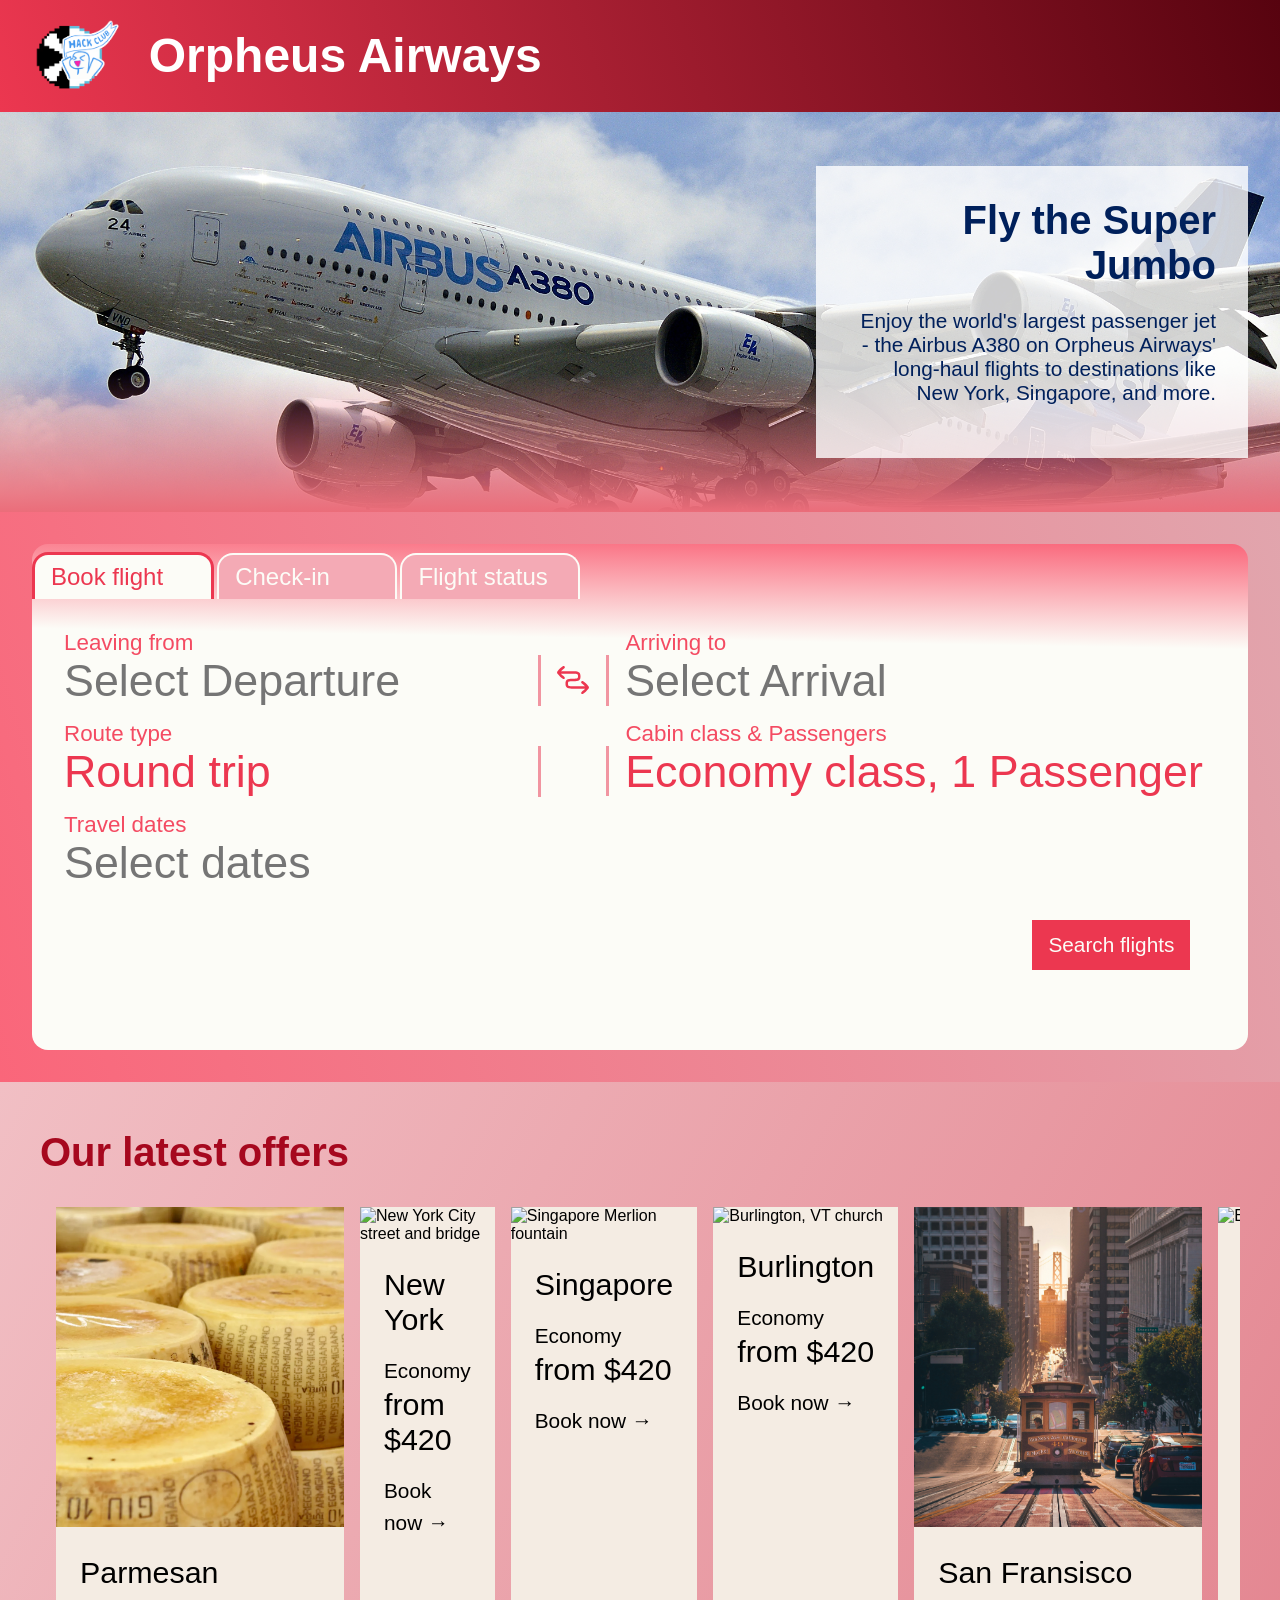
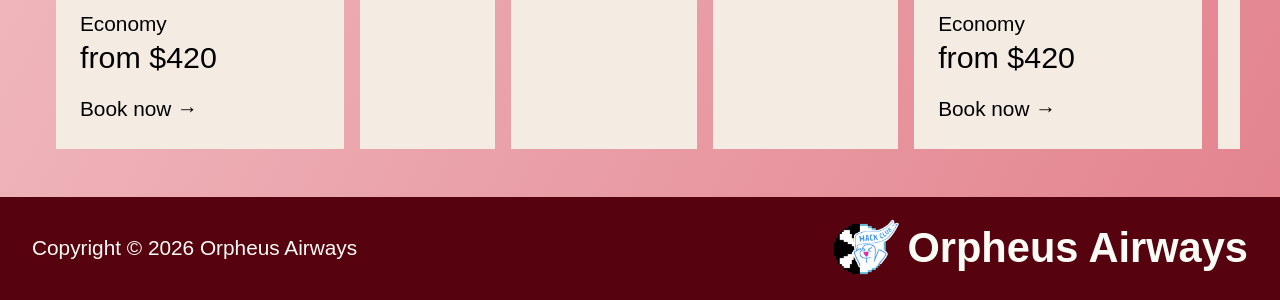
==== index.html @ 4226d8a6 "i did something" ====
<!DOCTYPE html>
<html lang="en">
<head>
    <meta charset="UTF-8">
    <meta name="viewport" content="width=device-width, initial-scale=1.0">
    <link rel="icon" type="image/png" sizes="32x32" href="img/logo.png">
    <link rel="stylesheet" href="style.css">
    <link rel="stylesheet" href="https://cdn.jsdelivr.net/npm/flatpickr/dist/flatpickr.min.css">
    <script src="https://cdn.jsdelivr.net/npm/flatpickr"></script>
    <title>Orpheus Airways</title>
</head>
<body>
<script src="main.js"></script>
<div id="header">
    <img id="logo" src="img/logo.png">
    Orpheus Airways
</div>
<div id="banner">
    <div id="banner-content-box">
        <h1>Fly the Super Jumbo</h1>
        <p>Enjoy the world's largest passenger jet - the Airbus A380 on Orpheus Airways' long-haul flights to destinations like New York, Singapore, and more.</p>
    </div>
</div>
<div id="body">
    <div id="container">
        <div id="selector">
            <button class="tab-selector active" id="tab-selector-book-flight">Book flight</button><button class="tab-selector" id="tab-selector-check-in">
                Check-in
            </button><button class="tab-selector" id="tab-selector-flight-status">
                Flight status
            </button>
        </div>
        <div id="book-flights">
            <div id="destination-select-container">
                <div class="departure-picker">
                    <p>Leaving from</p>
                    <input type="text" id="departure-search" placeholder="Select Departure" autocomplete="off">
                    <div id="departure-dropdown" class="dropdown"></div>
                </div>
                <svg id="swap-locations" fill-rule="evenodd" clip-rule="evenodd" stroke-linejoin="round" stroke-miterlimit="1.414" xmlns="http://www.w3.org/2000/svg" aria-label="transfer-horizontal" viewBox="0 0 32 32" preserveAspectRatio="xMidYMid meet" fill="currentColor" width="40" height="40"><path d="M9.12225 6.53825C9.54652 6.18469 9.6038 5.5541 9.25024 5.12983C8.89669 4.70557 8.26616 4.64822 7.8419 5.00178L7.84062 5.00291C6.2321 6.02001 5.23211 7.02 3.64067 8.96654C3.42249 9.27778 3.23205 9.62987 3.23206 10.02C3.23207 10.4102 3.42249 10.7623 3.6407 11.0736C5.23205 13.02 6.23204 14.02 7.84145 15.0379C8.30822 15.3331 8.89671 15.3345 9.25028 14.9102C9.60384 14.4859 9.54652 13.8554 9.12226 13.5018L8.96021 13.3667C7.81237 12.4095 7.12288 11.8346 6.30559 11.02L6.30559 11.0179H16V11.0146C20 11.0146 20 11.5146 20 13.0126V13.0166C20 14.5146 20 15.0146 16 15.0146C10.857 15.0146 9.99997 16.0146 9.99997 19.0146C9.99997 21.7806 11.275 22.8466 15 22.9956C15.3155 23.0086 15.6577 23.0149 16 23.0153V23.0166H25.6944L25.6944 23.0187C24.8771 23.8332 24.1876 24.4082 23.0398 25.3653L23.0397 25.3654L22.8777 25.5005C22.4534 25.8541 22.3961 26.4846 22.7497 26.9089C23.1032 27.3332 23.6917 27.3318 24.1585 27.0366C25.7679 26.0187 26.7679 25.0187 28.3592 23.0722C28.5774 22.761 28.7679 22.4089 28.7679 22.0187C28.7679 21.6286 28.5775 21.2765 28.3593 20.9652C26.7678 19.0187 25.7678 18.0187 24.1593 17.0016L24.158 17.0005C23.7338 16.6469 23.1033 16.7043 22.7497 17.1285C22.3961 17.5528 22.4534 18.1834 22.8777 18.5369L23.1225 18.7417C24.2026 19.6451 24.8875 20.218 25.6908 21.0166H16V21.0146C12.75 21.0146 12 21.0146 12 19.0146C12 17.0146 12.606 17.0146 16 17.0146C21.143 17.0146 22 16.2146 22 13.0146C22 10.0646 20.725 9.15463 17 9.02963C16.6845 9.01913 16.3422 9.01388 16 9.01388V9.01787H6.30917C7.11245 8.2193 7.79731 7.64641 8.87746 6.74303L9.12225 6.53825Z"/></svg>
                <div class="arrival-picker">
                    <p>Arriving to</p>
                    <input type="text" id="arrival-search" placeholder="Select Arrival" autocomplete="off">
                    <div id="arrival-dropdown" class="dropdown"></div>
                </div>
            </div>
            <div id="flight-type">
                <div class="type-picker">
                    <p>Route type</p>
                    <div id="route-type-input">Round trip</div>
                    <div id="route-type-dropdown" class="dropdown">
                        <div class="dropdown-item" data-value="round">Round trip</div>
                        <div class="dropdown-item" data-value="one">One way</div>
                    </div>
                </div>
                <div class="gap-block"></div>
                <div class="class-picker">
                    <p>Cabin class & Passengers</p>
                    <div id="class-input">Economy class, 1 Passenger</div>
                    <div id="class-dropdown" class="dropdown">
                        <div class="section">
                            <label>Cabin class</label>
                            <div class="class-btns">
                                <button class="class-btn active" data-class="Economy class">Economy</button>
                                <button class="class-btn" data-class="Premium Economy">Premium Economy</button>
                                <button class="class-btn" data-class="Business class">Business</button>
                                <button class="class-btn" data-class="First class">First</button>
                            </div>
                        </div>
                        <div class="section" id="adult-pass">
                            <label>Adults (12+)</label>
                            <button class="number-adj-btn minus">–</button><input type="number" class="pass-input" id="adult-count" min="1" value="1"><button class="number-adj-btn plus">+</button>
                        </div>
                        <div class="section" id="child-pass">
                            <label>Children (2-12)</label>
                            <button class="number-adj-btn minus">–</button><input type="number" class="pass-input" id="children-count" min="0" value="0"><button class="number-adj-btn plus">+</button>
                        </div>
                        <div class="section" id="infant-pass">
                            <label>Infants (2-)</label>
                            <button class="number-adj-btn minus">–</button><input type="number" class="pass-input" id="infant-count" min="0" value="0"><button class="number-adj-btn plus">+</button>
                        </div>
                        <button id="class-done-btn">Done</button>
                    </div>
                </div>
            </div>
            <div id="flight-date">
                <div class="date-picker">
                    <p>Travel dates</p>
                    <input placeholder="Select dates" type="text" readonly class="empty" id="date-input">
                </div>
            </div>
            <div id="search-btn-container">
                <div><p id="price-predict"><span id="flights-starting-from">Flights starting from </span><span id="flight-price-prediction">$420</span></p></div>
                <button id="search-btn">Search flights</button>
            </div>

        </div>
        <div id="check-in"></div>
    </div>
</div>
<div id="body-2">
    <h1>Our latest offers</h1>
    <div id="latest-offers">
        <div class="destination-card">
            <img src="img/parm-wheel.png" alt="Parmesan Wheel">
            <div class="text-part">
                <p>Parmesan</p>
                <br>
                <small>Economy</small>
                <p class="offer-price-line">from <span class="offer-price">$420</span></p>
                <br>
                <small>Book now →</small>
            </div>
        </div>
        <div class="destination-card">
            <img src="img/new-york.jpg" alt="New York City street and bridge">
            <div class="text-part">
                <p>New York</p>
                <br>
                <small>Economy</small>
                <p class="offer-price-line">from <span class="offer-price">$420</span></p>
                <br>
                <small>Book now →</small>
            </div>
        </div>
        <div class="destination-card">
            <img src="img/singapore.jpg" alt="Singapore Merlion fountain">
            <div class="text-part">
                <p>Singapore</p>
                <br>
                <small>Economy</small>
                <p class="offer-price-line">from <span class="offer-price">$420</span></p>
                <br>
                <small>Book now →</small>
            </div>
        </div>
        <div class="destination-card">
            <img src="img/burlington.jpg" alt="Burlington, VT church">
            <div class="text-part">
                <p>Burlington</p>
                <br>
                <small>Economy</small>
                <p class="offer-price-line">from <span class="offer-price">$420</span></p>
                <br>
                <small>Book now →</small>
            </div>
        </div>
        <div class="destination-card">
            <img src="img/san-fransisco.jpg" class="San Fransisco railcar">
            <div class="text-part">
                <p>San Fransisco</p>
                <br>
                <small>Economy</small>
                <p class="offer-price-line">from <span class="offer-price">$420</span></p>
                <br>
                <small>Book now →</small>
            </div>
        </div>
        <div class="destination-card">
            <img src="img/boston.jpg" alt="Boston street">
            <div class="text-part">
                <p>Boston</p>
                <br>
                <small>Economy</small>
                <p class="offer-price-line">from <span class="offer-price">$420</span></p>
                <br>
                <small>Book now →</small>
            </div>
        </div>
        <div class="destination-card">
            <img src="img/los-angeles.jpg" alt="Los Angeles street">
            <div class="text-part">
                <p>Los Angeles</p>
                <br>
                <small>Economy</small>
                <p class="offer-price-line">from <span class="offer-price">$420</span></p>
                <br>
                <small>Book now →</small>
            </div>
        </div>
    </div>
</div>
<div id="footer">
    <div>Copyright © 2026 Orpheus Airways</div>
    <div id="footer-logo">
        <img src="img/logo.png"><h1>Orpheus Airways</h1>
    </div>
</div>
</body>
</html>
---- style.css ----
@font-face {
    font-family: 'Phantom Sans';
    src:
            url('https://assets.hackclub.com/fonts/Phantom_Sans_0.7/Regular.woff')
            format('woff'),
            url('https://assets.hackclub.com/fonts/Phantom_Sans_0.7/Regular.woff2')
            format('woff2');
    font-weight: normal;
    font-style: normal;
    font-display: swap;
}
@font-face {
    font-family: 'Phantom Sans';
    src:
            url('https://assets.hackclub.com/fonts/Phantom_Sans_0.7/Italic.woff')
            format('woff'),
            url('https://assets.hackclub.com/fonts/Phantom_Sans_0.7/Italic.woff2')
            format('woff2');
    font-weight: normal;
    font-style: italic;
    font-display: swap;
}
@font-face {
    font-family: 'Phantom Sans';
    src:
            url('https://assets.hackclub.com/fonts/Phantom_Sans_0.7/Bold.woff')
            format('woff'),
            url('https://assets.hackclub.com/fonts/Phantom_Sans_0.7/Bold.woff2')
            format('woff2');
    font-weight: bold;
    font-style: normal;
    font-display: swap;
}

body{
    margin: 0;
}

#header{
    font-family: 'Phantom Sans', sans-serif;
    background: #EC3750 linear-gradient(72deg, rgba(236, 55, 80, 1) 0%, #57030F 100%);
    padding: 1rem 2rem;
    font-size: 3rem;
    line-height: 0;
    font-weight: bold;
    color: white;

    display: flex;
    align-items: center;
}

#logo{
    height: 5rem;
}

#body{
    background: #df6273 linear-gradient(72deg, #fa667a 0%, #e1a5ad 100%);
    padding: 2rem;
    font-family: 'Phantom Sans', sans-serif;
}

#container{
    /*background-color: #FCFCF7;*/
    background: linear-gradient(1deg, rgba(252, 252, 247, 1) 80%, rgba(250, 102, 122, 1) 100%);
    border-radius: 1rem;
    padding: 0.5rem 0 0 0;
}

.departure-picker p,
.arrival-picker p,
.type-picker p,
.class-picker p,
.date-picker p{
    margin-top: 1rem;
    margin-bottom: 0;
    line-height: 1.5rem;
    color: #f44b62;
    font-size: 1.4rem;
}

.arrival-picker p,
.class-picker p{
    margin-left: 1.2rem;
}

#departure-search,
#arrival-search,
#route-type-input,
#class-input,
#date-input{
    all: unset;
    color: #EC3750;
    font-size: 2.8rem;
    width: 37vw;
    margin: 0;
    cursor: pointer;
}

#route-type-input,
date-input{
    width: 37vw;
    display: block;
    border-right: 3px solid #f195a1
}

#departure-search{
    border-right: 3px solid #f195a1;
}

#arrival-search,
#class-input{
    border-left: 3px solid #f195a1;
    padding-left: 1rem;
}

#destination-select-container{
    display: flex;
    flex-direction: row;
    flex-wrap: nowrap;
    gap: 1vw;
}

#swap-locations{
    color: #EC3750;
    margin-top: 2.8rem;
    cursor: pointer;
}

#departure-dropdown,
#arrival-dropdown,
#route-type-dropdown,
#class-dropdown{
    display: none;
    color: #ec3750;
    font-size: 1.3rem;
    padding-top: 1rem;
    padding-bottom: 1rem;
    background-color: #f4e4e4;
    border-radius: 0 0 1rem 1rem;
    height: 15rem;
    overflow-y: scroll;
}

#arrival-dropdown,
#class-dropdown{
    margin-left: 1.2rem;
}

.dropdown-item{
    padding: 0.5rem 1rem;
    cursor: pointer;
    border-bottom: 2px solid #f6cdd5
}

#book-flights,
#check-in{
    padding: 0 2rem 2rem;
    margin-top: 1rem;
}

#selector button{
    all: unset;
    cursor: pointer;
    background-color: #f4aab5;
    color: #FCFCF7;
    font-size: 1.5rem;
    padding: 0.5rem 1rem;
    border-radius: 1rem 1rem 0 0;
    margin: 0 0.2rem 0 0;
    border-top: 2px solid #FCFCF7;
    border-left: 2px solid #fcfcf7;
    border-right: 2px solid #fcfcf7;
    width: 9rem;
}

#selector button.active{
    background-color: #FCFCF7;
    color: #ec3750;
    border-top: 3px solid #ec3750;
    border-left: 3px solid #ec3750;
    border-right: 3px solid #ec3750;
}

#selector button:active,
#selector button:hover,
#selector button:focus{
    background-color: #e1a5ad;
}

#selector button.active:active,
#selector button.active:hover,
#selector button.active:focus {
    background-color: #FBFBF6;
}

.airport-picker,
.departure-picker,
.arrival-picker,
.type-picker,
.class-picker{
    position: relative;
}

.dropdown{
    position: absolute;

    top: 100%;
    left: 0;

    width: 100%;

    background: #dddddd;
    border: solid 2px #dddddd;

    z-index: 100;
    display: none;

    box-shadow: #cc8088 5px 5px 5px;
}

#banner{
    height: 25rem;
    background: linear-gradient(0deg,  rgba(235, 109, 122, 1) 0%, rgba(235, 148, 152, 0) 35%), url("img/airbus-a380.jpg") center;
    background-size: cover;
    font-family: 'Phantom Sans', sans-serif;
    color: #00205B;
    display: flex;
    justify-content: flex-end;
    align-items: center;
}

#banner h1{
    margin: 0;
    font-size: 2.5rem;
}

#banner p{
    font-size: 1.3rem;
}

#banner-content-box{
    background-color: rgba(256, 256, 256, 0.8);
    width: 23rem;
    padding: 2rem;
    text-align: right;
    margin-right: 2rem;
}

#route-type-dropdown{
    width: 37vw;
    height: auto;
}

#flight-type{
    display: flex;
    gap: 1vw;
}

.gap-block{
    width: 40px;
}

#class-dropdown{
    padding: 2rem 2rem 1rem 2rem;
    height: 20.8rem;
    width: 40vw
}

#class-dropdown label{
    margin-bottom: 5rem;
    font-weight: bold;
}

#class-dropdown button{
    all: unset;
    background-color: #fcfcf7;
    padding: 0.5rem 1rem;
    margin: 0.2rem;
    cursor: pointer;
    transition: background-color 0.05s ease-in-out;
}

#class-dropdown button.active{
    border: 2px solid #EC3750;
}

#class-dropdown button:hover{
    background-color: #efbbc2;
}

.section{
    margin-bottom: 1rem;
}

#flight-date{
    display: flex;
    gap: 1vw;
}

#class-dropdown input::-webkit-outer-spin-button,
#class-dropdown input::-webkit-inner-spin-button {
    -webkit-appearance: none;
    margin: 0;
}

#class-dropdown input{
    all: unset;
    width: 3rem;
    background-color: #FCFCF7;
    padding: 0.3rem;
    text-align: center;
    -moz-appearance: textfield;
}

.number-adj-btn{
    border: 2px solid #EC3750 !important;
}

.flatpickr-calendar{
    font-family: "Phantom Sans", sans-serif;
    color: #EC3750;
    background-color: #f8e9eb !important;
}

.flatpickr-day.startRange,
.flatpickr-day.selected{
    border: none;
    background-color: #EC3750 !important;
}

.flatpickr-month,
.flatpickr-months{
    color: #EC3750 !important;
}

.flatpickr-weekday{
    color: #df6273 !important;
}

.flatpickr-day.inRange,
.flatpickr-day:hover{
    box-shadow: -5px 0 0 #f1bfc4 !important;
    background: #f1bfc4 !important;
    border: #f1bfc4 !important;
}

.flatpickr-day.selected,
.flatpickr-day.startRange,
.flatpickr-day.endRange,
.flatpickr-day.selected.inRange,
.flatpickr-day.startRange.inRange,
.flatpickr-day.endRange.inRange,
.flatpickr-day.selected:focus,
.flatpickr-day.startRange:focus,
.flatpickr-day.endRange:focus,
.flatpickr-day.selected:hover,
.flatpickr-day.startRange:hover,
.flatpickr-day.endRange:hover,
.flatpickr-day.selected.prevMonthDay,
.flatpickr-day.startRange.prevMonthDay,
.flatpickr-day.endRange.prevMonthDay,
.flatpickr-day.selected.nextMonthDay,
.flatpickr-day.startRange.nextMonthDay,
.flatpickr-day.endRange.nextMonthDay{
    background: #EC3750 !important;
    border: #EC3750 !important;
}

.flatpickr-day.selected.startRange + .endRange:not(:nth-child(7n+1)),
.flatpickr-day.startRange.startRange + .endRange:not(:nth-child(7n+1)),
.flatpickr-day.endRange.startRange + .endRange:not(:nth-child(7n+1)){
    -webkit-box-shadow: -10px 0 0 #EC3750 !important;
    box-shadow: -10px 0 0 #EC3750 !important;
}

#search-btn{
    all: unset;
    background-color: #ec3750;
    color: #FCFCF7;
    padding: 0.8rem 1rem;
    font-size: 1.3rem;
    cursor: pointer;
    margin-right: 2vw;
}

#search-btn:hover{
    background-color: #d1394f;
}

#search-btn-container{
    display: flex;
    justify-content: space-between;
    margin-top: 2rem;
    align-items: center;
}

#search-btn-container p{
    font-size: 1.8rem;
    margin: 0 0 0 0.5rem;
    color: #666666;
}

#flight-price-prediction{
    color: #EC3750;
}

.flatpickr-input{
    padding-left: 0 !important;
    width: 70vw;
}

#date-input{
    width: 70vw;
}

#body-2{
    background: #FCFCF7 linear-gradient(118deg, #F1BFC4 0%, #E3848F 100%);
    font-family: "Phantom Sans", sans-serif;
    padding: 3rem 2.5rem;
}

#body-2 h1{
    margin: 0;
    font-size: 2.5rem;
    color: #a6081e;
}

#latest-offers{
    display: flex;
    margin-top: 2rem;
    padding: 0 1rem;
    gap: 1rem;
    overflow-x: scroll
}

.destination-card{
    background-color: #f4ece3;
    width: 18rem;
}

.destination-card img{
    width: 18rem;
    height: 20rem;
    object-fit: cover;
}

.text-part{
    padding: 1.5rem;
}

.text-part p{
    margin: 0;
    font-size: 1.9rem;
}

.text-part small{
    line-height: 2rem;
    font-size: 1.3rem;
}

#price-predict{
    display: none;
}

#footer{
    display: flex;
    align-items: center;
    justify-content: space-between;
    background-color: #57030F;
    color: #FCFCF7;
    font-family: "Phantom Sans", sans-serif;
    padding: 0 2rem;
    font-size: 1.3rem;
}

#footer-logo img{
    height: 4rem;
    margin-right: -1rem;
}

#footer-logo{
    display: flex;
    align-items: center;
    gap: 0;
}
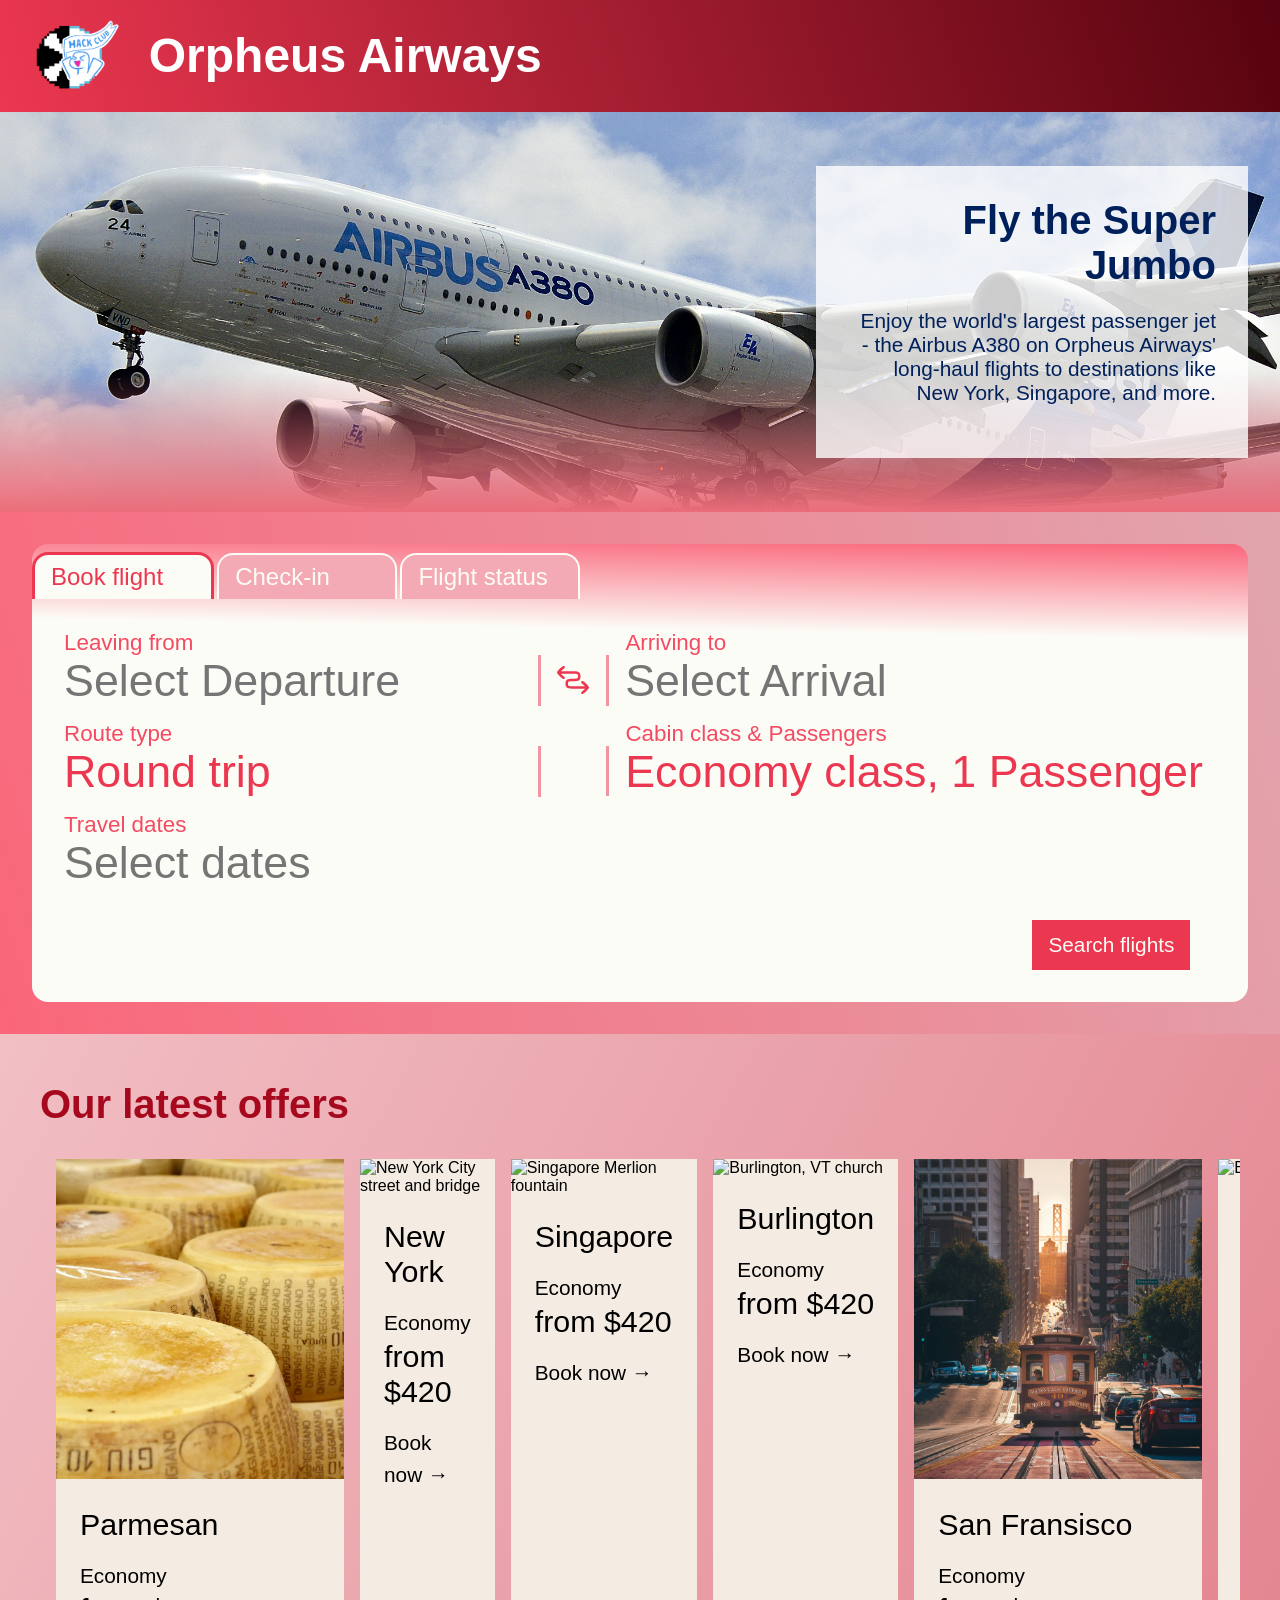
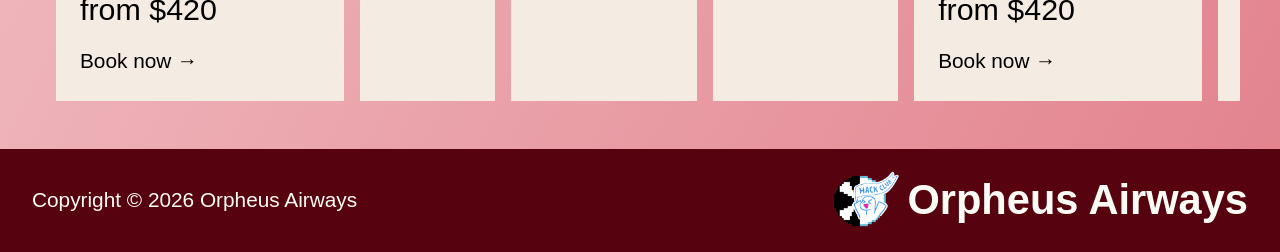
==== commit 8b184aa2: "blegh" ====
--- a/index.html
+++ b/index.html
@@ -30,7 +30,7 @@
                 Flight status
             </button>
         </div>
-        <div id="book-flights">
+        <div class="section-thing" id="book-flights">
             <div id="destination-select-container">
                 <div class="departure-picker">
                     <p>Leaving from</p>
@@ -95,7 +95,45 @@
             </div>
 
         </div>
-        <div id="check-in"></div>
+        <div class="section-thing" id="check-in">
+            <h1>Check-in & Bookings</h1>
+            <p>Online check-in opens <b>24 hours before departure</b>. You can view or edit your ticket and flight information here.</p>
+            <p>Please enter the information exactly as it appears on your ticket.</p>
+            <div id="booking-sections">
+                <div id="surname">
+                    <p>Surname</p>
+                    <input id="surname-input" placeholder="Enter your surname">
+                </div>
+                <div id="given-name">
+                    <p>Given Name(s)</p>
+                    <input id="given-name-input" placeholder="Enter your given name(s)">
+                </div>
+                <div id="booking-ref">
+                    <p>Booking Reference / E-ticket number</p>
+                    <input id="booking-ref-input" placeholder="Enter your booking reference/E-ticket number" maxlength="14">
+                    <small>A Booking Reference Number is a 6-character alphanumeric code that comes with your booking. Your e-ticket number is a 13-digit numeric code which comes with your e-ticket.</small>
+                </div>
+            </div>
+            <div id="booking-search-btn-container">
+                <div></div>
+                <button id="booking-search-btn">Find my booking</button>
+            </div>
+        </div>
+        <div class="section-thing" id="flight-status">
+            <h1>Flight status</h1>
+            <div class="search-by-picker">
+                <div id="search-by-input">Search by flight number</div>
+                <div id="search-by-dropdown" class="dropdown">
+                    <div class="dropdown-item" data-type="code">Search by flight number</div>
+                    <div class="dropdown-item" data-type="route">Search by route</div>
+                </div>
+            </div>
+
+            <div id="search-by-code">
+                <h1>OR</h1><input type="text" id="flight-number" placeholder="1234" autocomplete="off">
+
+            </div>
+        </div>
     </div>
 </div>
 <div id="body-2">
--- a/style.css
+++ b/style.css
@@ -152,10 +152,10 @@
     border-bottom: 2px solid #f6cdd5
 }
 
-#book-flights,
-#check-in{
+.section-thing{
     padding: 0 2rem 2rem;
     margin-top: 1rem;
+    display: none;
 }
 
 #selector button{
@@ -373,7 +373,8 @@
     box-shadow: -10px 0 0 #EC3750 !important;
 }
 
-#search-btn{
+#search-btn,
+#check-in button{
     all: unset;
     background-color: #ec3750;
     color: #FCFCF7;
@@ -383,7 +384,8 @@
     margin-right: 2vw;
 }
 
-#search-btn:hover{
+#search-btn:hover,
+#check-in button:hover{
     background-color: #d1394f;
 }
 
@@ -482,4 +484,59 @@
     display: flex;
     align-items: center;
     gap: 0;
+}
+
+#book-flights{
+    display: block;
+}
+
+#check-in{
+    display: none;
+}
+
+#check-in h1,
+#flight-status h1{
+    color: #ec3750;
+    font-size: 3rem;
+    margin-top: 2.5rem;
+}
+
+#check-in p{
+    font-size: 1.5rem;
+    color: #555555;
+}
+
+#booking-sections p{
+    color: #ec3750;
+    margin: 0;
+}
+
+#booking-sections input{
+    all: unset;
+    width: 100%;
+    font-size: 2rem;
+    color: #EC3750;
+    background-color: #f4e8ea;
+    padding: 0.5rem;
+    margin-bottom: 0.4rem
+}
+
+#booking-sections p{
+    font-size: 1.6rem;
+}
+
+#booking-search-btn-container{
+    display: flex;
+    align-items: flex-end;
+    justify-content: space-between;
+}
+
+#booking-sections small{
+    font-size: 1rem
+}
+
+#surname,
+#given-name,
+#booking-ref{
+    margin-bottom: 2rem;
 }
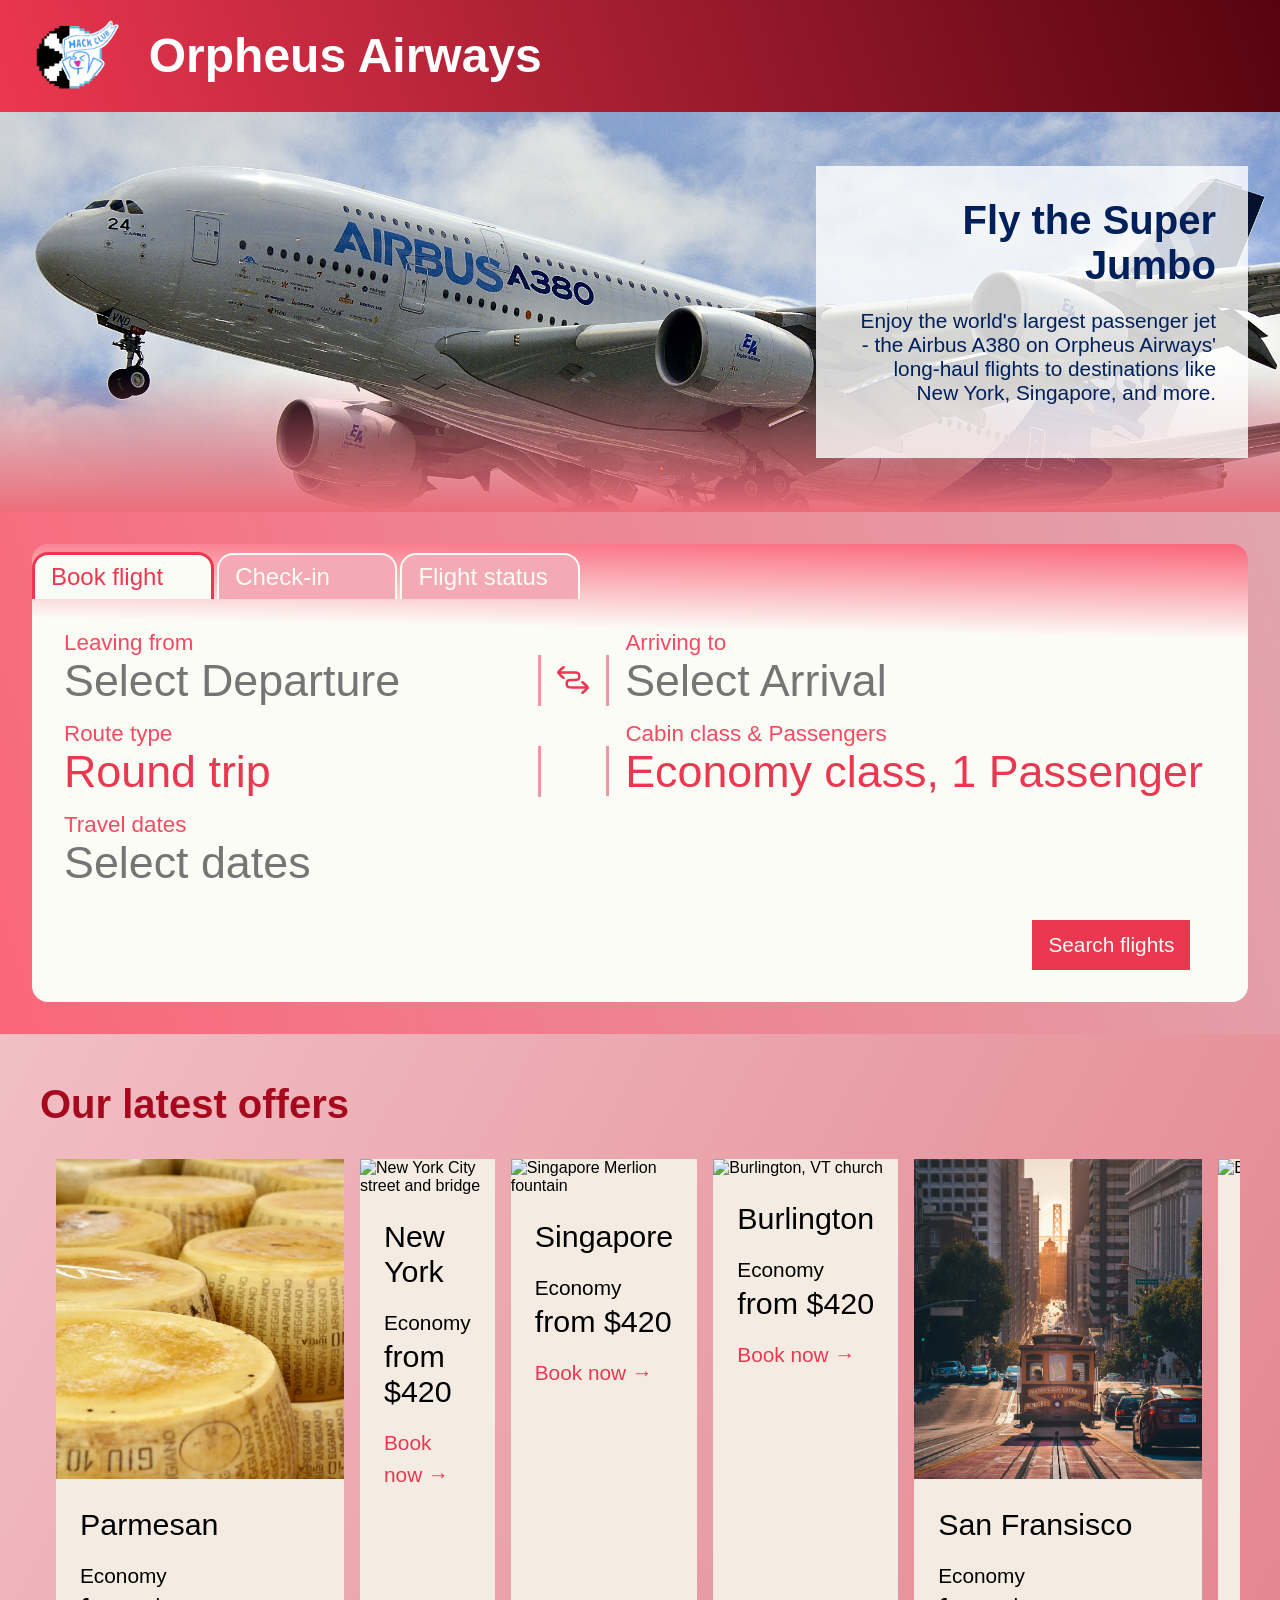
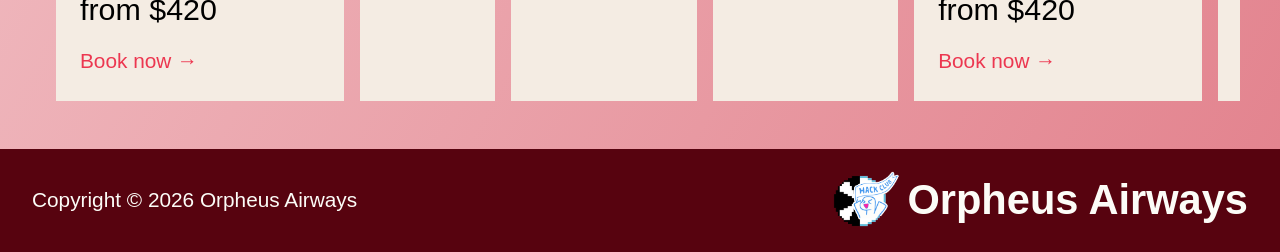
==== commit 1a670246: "ksfjvenklkngnikvgriksfvpijjogpvfopjmfgsvmopsarjopjsafmpofvsampofavmopfwrecmjocfmoafsmocdamoscdfmoacs" ====
--- a/index.html
+++ b/index.html
@@ -128,9 +128,34 @@
                     <div class="dropdown-item" data-type="route">Search by route</div>
                 </div>
             </div>
+            <div id="search-by-code">
+                <p class="label">Flight code</p>
+                <div id="code-search-container">
+                    <p>OR<input type="text" id="flight-number" placeholder="1234" autocomplete="off"></p>
+                </div>
+            </div>
+            <div id="search-by-route">
+                <div id="status-departure" class="status-departure">
+                    <p>Flying from</p>
+                    <input id="status-departure-input" placeholder="Select Departure">
+                    <div id="status-departure-dropdown" class="dropdown"></div>
+                </div>
+                <div id="status-arrival" class="status-arrival">
+                    <p>Arriving to</p>
+                    <input id="status-arrival-input" placeholder="Select Arrival">
+                    <div id="status-arrival-dropdown" class="dropdown"></div>
+                </div>
 
-            <div id="search-by-code">
-                <h1>OR</h1><input type="text" id="flight-number" placeholder="1234" autocomplete="off">
+            </div>
+            <div id="flight-search-shit">
+                <div id="flight-search-date-container">
+                    <p>Departure date</p>
+                    <input id="flight-search-date" placeholder="Select date">
+                </div>
+                <div id="check-status-btn-container">
+                    <div></div>
+                    <button id="check-status">Check status</button>
+                </div>
 
             </div>
         </div>
@@ -147,7 +172,7 @@
                 <small>Economy</small>
                 <p class="offer-price-line">from <span class="offer-price">$420</span></p>
                 <br>
-                <small>Book now →</small>
+                <small class="book-now" data-location="PAR – Parmesan">Book now →</small>
             </div>
         </div>
         <div class="destination-card">
@@ -158,7 +183,7 @@
                 <small>Economy</small>
                 <p class="offer-price-line">from <span class="offer-price">$420</span></p>
                 <br>
-                <small>Book now →</small>
+                <small class="book-now" data-location="JFK / LGA – New York, NY / All airports">Book now →</small>
             </div>
         </div>
         <div class="destination-card">
@@ -169,7 +194,7 @@
                 <small>Economy</small>
                 <p class="offer-price-line">from <span class="offer-price">$420</span></p>
                 <br>
-                <small>Book now →</small>
+                <small class="book-now" data-location="SIN – Singapore">Book now →</small>
             </div>
         </div>
         <div class="destination-card">
@@ -180,7 +205,7 @@
                 <small>Economy</small>
                 <p class="offer-price-line">from <span class="offer-price">$420</span></p>
                 <br>
-                <small>Book now →</small>
+                <small class="book-now" data-location="BTV – Burlington, VT">Book now →</small>
             </div>
         </div>
         <div class="destination-card">
@@ -191,7 +216,7 @@
                 <small>Economy</small>
                 <p class="offer-price-line">from <span class="offer-price">$420</span></p>
                 <br>
-                <small>Book now →</small>
+                <small class="book-now" data-location="SFO – San Fransisco, CA">Book now →</small>
             </div>
         </div>
         <div class="destination-card">
@@ -202,7 +227,7 @@
                 <small>Economy</small>
                 <p class="offer-price-line">from <span class="offer-price">$420</span></p>
                 <br>
-                <small>Book now →</small>
+                <small class="book-now" data-location="BOS – Boston, MA">Book now →</small>
             </div>
         </div>
         <div class="destination-card">
@@ -213,7 +238,7 @@
                 <small>Economy</small>
                 <p class="offer-price-line">from <span class="offer-price">$420</span></p>
                 <br>
-                <small>Book now →</small>
+                <small class="book-now" data-location="LAX – Los Angeles, CA">Book now →</small>
             </div>
         </div>
     </div>
--- a/style.css
+++ b/style.css
@@ -70,7 +70,10 @@
 .arrival-picker p,
 .type-picker p,
 .class-picker p,
-.date-picker p{
+.date-picker p,
+#flight-search-date-container p,
+#status-departure p,
+#status-arrival p{
     margin-top: 1rem;
     margin-bottom: 0;
     line-height: 1.5rem;
@@ -129,7 +132,10 @@
 #departure-dropdown,
 #arrival-dropdown,
 #route-type-dropdown,
-#class-dropdown{
+#class-dropdown,
+#search-by-dropdown,
+#status-departure-dropdown,
+#status-arrival-dropdown{
     display: none;
     color: #ec3750;
     font-size: 1.3rem;
@@ -197,7 +203,8 @@
 .departure-picker,
 .arrival-picker,
 .type-picker,
-.class-picker{
+.class-picker,
+.search-by-picker{
     position: relative;
 }
 
@@ -374,7 +381,8 @@
 }
 
 #search-btn,
-#check-in button{
+#check-in button,
+#check-status{
     all: unset;
     background-color: #ec3750;
     color: #FCFCF7;
@@ -385,7 +393,8 @@
 }
 
 #search-btn:hover,
-#check-in button:hover{
+#check-in button:hover,
+#check-status:hover{
     background-color: #d1394f;
 }
 
@@ -539,4 +548,85 @@
 #given-name,
 #booking-ref{
     margin-bottom: 2rem;
+}
+
+#search-by-dropdown{
+    height: 5rem;
+}
+
+#search-by-input{
+    font-size: 1.5rem;
+    color: #EC3750;
+    background-color: #f4e1e4;
+    padding: 0.5rem 1rem;
+    cursor: pointer;
+    border-radius: 5px;
+    display: flex;
+    align-items: center;
+    justify-content: space-between;
+}
+
+#search-by-input::after{
+    content: "▾"
+}
+
+.search-by-picker{
+    width: 50%;
+}
+
+#code-search-container{
+    display: flex;
+    align-items: center;
+}
+
+#code-search-container p{
+    font-size: 2.8rem;
+    color: #ec3750;
+    margin: 0;
+}
+
+#code-search-container input,
+#flight-search-shit input,
+#status-departure-input,
+#status-arrival-input{
+    all:unset;
+    font-size: 2.8rem;
+    margin-left: 0.5rem;
+    color: #EC3750;
+}
+
+#search-by-code p.label{
+    font-size: 1.3rem;
+    margin: 0;
+    color: #ec3750;
+}
+
+#search-by-code{
+    margin: 2rem 0;
+}
+
+#check-status-btn-container{
+    display: flex;
+    justify-content: space-between;
+    margin: 1rem auto 1rem;
+}
+
+#check-status{
+    margin-right: 2vw;
+}
+
+#status-departure,
+#status-arrival{
+    position: relative;
+}
+
+#status-arrival-input,
+#status-departure-input{
+    cursor: pointer;
+    width: 80%;
+}
+
+.book-now{
+    color: #ec3750;
+    cursor: pointer;
 }
